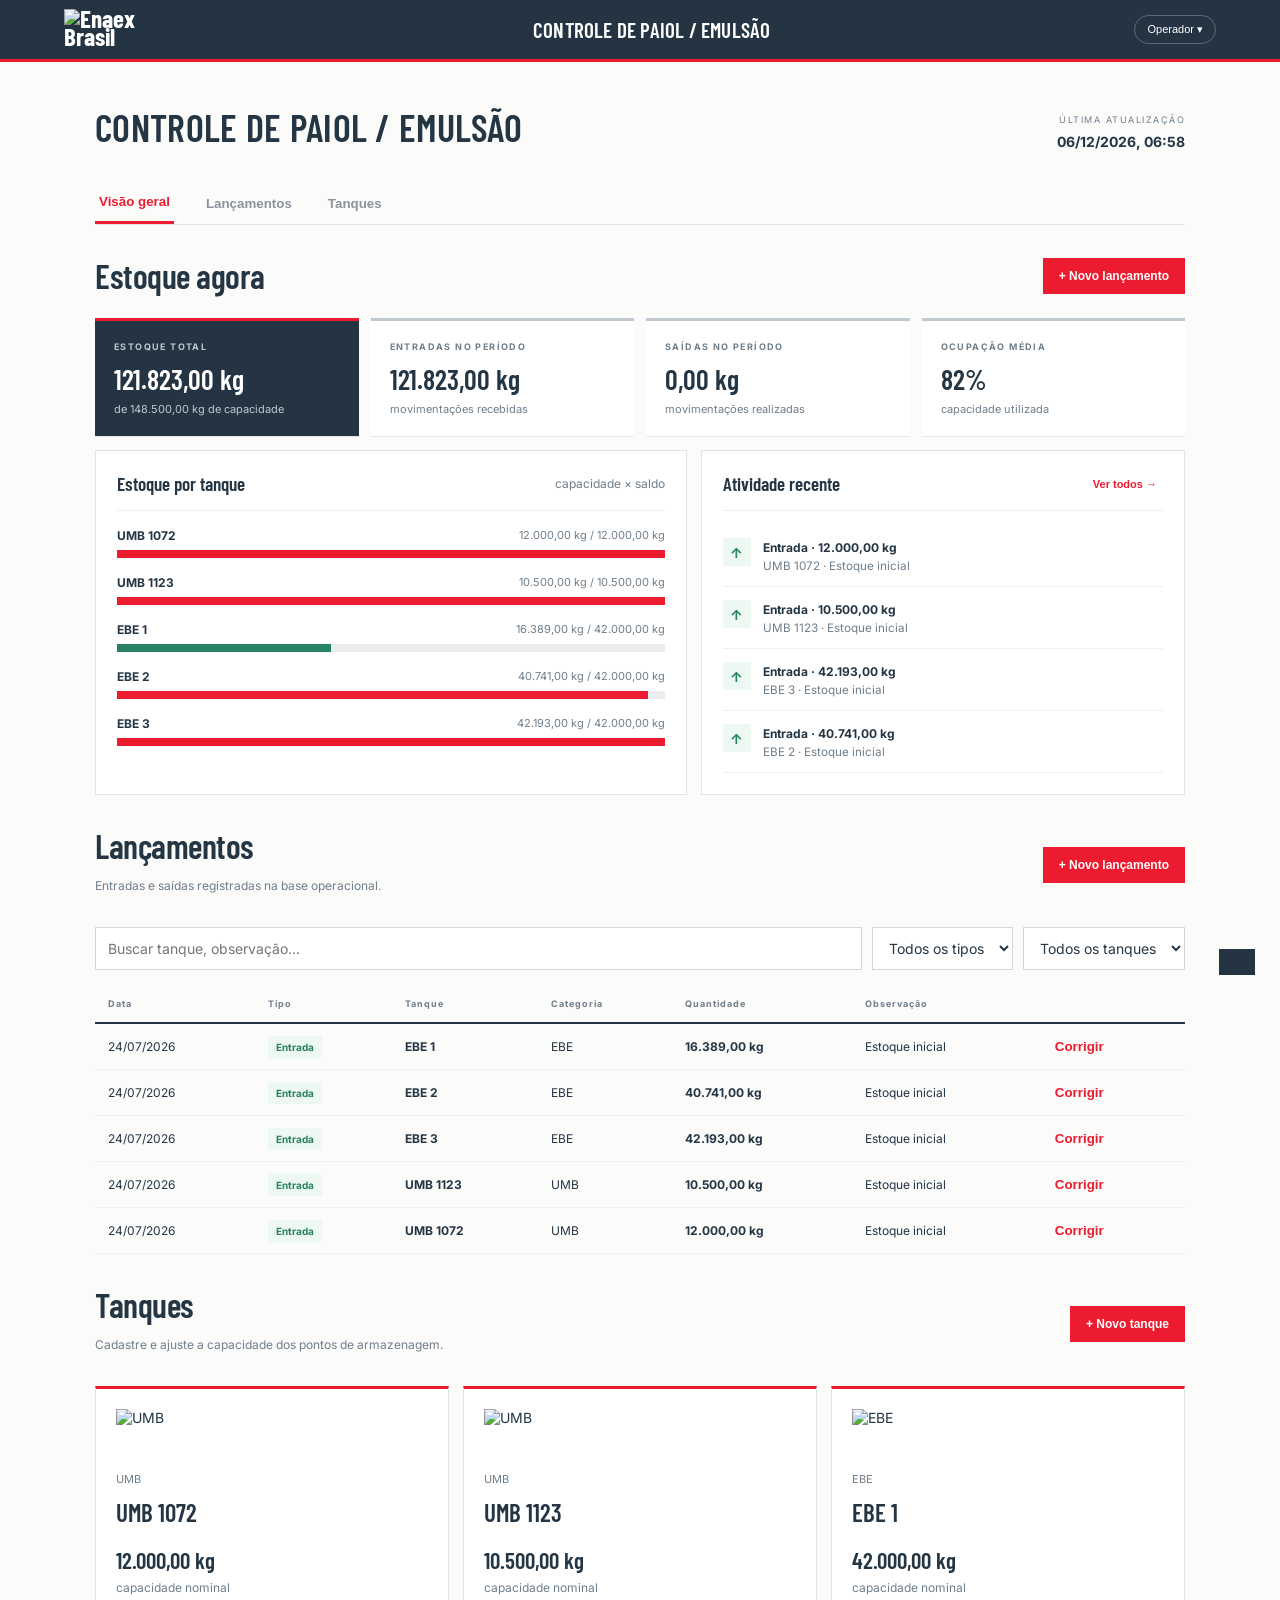
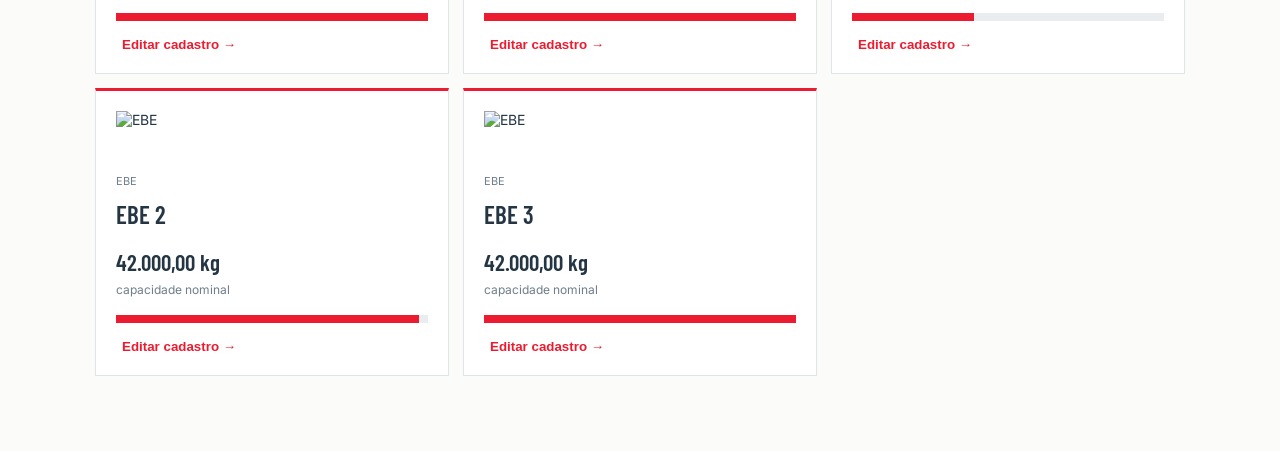
==== index.html @ 0a7d1959 "refine paiol branding access and initial stock" ====
<!doctype html>
<html lang="pt-BR">
<head>
  <meta charset="UTF-8" />
  <meta name="viewport" content="width=device-width, initial-scale=1.0" />
  <meta name="theme-color" content="#253442" />
  <title>Controle de Paiol | Emulsão</title>
  <link rel="preconnect" href="https://fonts.googleapis.com">
  <link href="https://fonts.googleapis.com/css2?family=Barlow+Condensed:wght@500;600;700&family=Inter:wght@400;500;600;700&display=swap" rel="stylesheet">
  <link rel="stylesheet" href="styles.css" />
</head>
<body>
  <header class="topbar"><div class="brand-mark"><img src="VISUAL/Enaex Brasil.png" alt="Enaex Brasil"></div><div class="top-title">CONTROLE DE PAIOL / EMULSÃO</div><div class="user-area"><button id="userMenuBtn" class="user-chip">Operador ▾</button></div></header>
  <div id="userMenu" class="user-menu hidden"><a href="usuarios.html">Gerenciar usuários</a><button data-action="change-password">Trocar senha</button><button data-action="logout">Sair</button></div>
  <main>
    <section class="hero"><div><h1>CONTROLE DE PAIOL / EMULSÃO</h1></div><div class="hero-date"><span>ÚLTIMA ATUALIZAÇÃO</span><strong id="lastUpdated">—</strong></div></section>
    <nav class="tabs" aria-label="Navegação principal"><button class="tab active" data-tab="dashboard">Visão geral</button><button class="tab" data-tab="lancamentos">Lançamentos</button><button class="tab" data-tab="tanques">Tanques</button></nav>
    <section id="dashboard" class="panel tab-panel active"><div class="section-head"><div><p class="eyebrow">PAINEL OPERACIONAL</p><h2>Estoque agora</h2></div><button class="primary" data-open-form>+ Novo lançamento</button></div><div class="kpis"><article class="kpi kpi-dark"><span>ESTOQUE TOTAL</span><strong id="totalStock">0,00 kg</strong><small id="stockCapacity">de 0,00 kg de capacidade</small></article><article class="kpi"><span>ENTRADAS NO PERÍODO</span><strong id="totalIn">0,00 kg</strong><small>movimentações recebidas</small></article><article class="kpi"><span>SAÍDAS NO PERÍODO</span><strong id="totalOut">0,00 kg</strong><small>movimentações realizadas</small></article><article class="kpi"><span>OCUPAÇÃO MÉDIA</span><strong id="occupancy">0%</strong><small>capacidade utilizada</small></article></div><div class="dashboard-grid"><div class="card"><div class="card-head"><h3>Estoque por tanque</h3><span class="muted">capacidade × saldo</span></div><div id="tankBars" class="tank-bars"></div></div><div class="card"><div class="card-head"><h3>Atividade recente</h3><button class="text-btn" data-tab-link="lancamentos">Ver todos →</button></div><div id="recentList" class="activity-list"></div></div></div></section>
    <section id="lancamentos" class="panel tab-panel"><div class="section-head"><div><p class="eyebrow">RASTREABILIDADE</p><h2>Lançamentos</h2><p class="muted">Entradas e saídas registradas na base operacional.</p></div><button class="primary" data-open-form>+ Novo lançamento</button></div><div class="filters"><input id="searchInput" placeholder="Buscar tanque, observação..." /><select id="typeFilter"><option value="">Todos os tipos</option><option>Entrada</option><option>Saída</option></select><select id="tankFilter"><option value="">Todos os tanques</option></select></div><div class="table-wrap"><table><thead><tr><th>Data</th><th>Tipo</th><th>Tanque</th><th>Categoria</th><th>Quantidade</th><th>Observação</th><th></th></tr></thead><tbody id="recordsBody"></tbody></table></div></section>
    <section id="tanques" class="panel tab-panel"><div class="section-head"><div><p class="eyebrow">CADASTRO OPERACIONAL</p><h2>Tanques</h2><p class="muted">Cadastre e ajuste a capacidade dos pontos de armazenagem.</p></div><button class="primary" id="newTankBtn">+ Novo tanque</button></div><div id="tankCards" class="tank-cards"></div></section>
  </main>
  <div id="modal" class="modal hidden"><div class="modal-box"><button class="close" data-close>×</button><p class="eyebrow" id="modalEyebrow">NOVO LANÇAMENTO</p><h2 id="modalTitle">Registrar movimento</h2><form id="recordForm"><div class="form-grid"><label>Data<input type="date" id="recordDate" required /></label><label>Tipo<select id="recordType"><option>Entrada</option><option>Saída</option></select></label><label>Tipo de tanque<select id="recordCategory"><option>UMB</option><option>EBE</option></select></label><label>Tanque<select id="recordTank" required></select></label><label>Quantidade (kg)<input type="number" id="recordQty" min="0.01" step="0.01" required /></label><label>Observação<input id="recordNote" placeholder="Ex.: abastecimento, aplicação..." /></label></div><p id="formError" class="form-error"></p><div class="form-actions"><button type="button" class="secondary" data-close>Cancelar</button><button class="primary" type="submit">Salvar lançamento</button></div></form></div></div>
  <div id="toast" class="toast"></div><script src="config.js"></script><script src="app.js"></script>
</body></html>
---- styles.css ----
:root{--navy:#253442;--ink:#243544;--red:#ed1b2f;--line:#dfe4e7;--soft:#f6f7f8;--muted:#6f7e8b;--green:#27835f;--amber:#c58227}*{box-sizing:border-box}body{margin:0;background:#fbfbfa;color:var(--ink);font:14px Inter,Arial,sans-serif}.topbar{height:62px;background:var(--navy);border-bottom:3px solid var(--red);color:#fff;display:flex;align-items:center;padding:0 clamp(22px,5vw,72px);gap:30px}.brand-mark{display:flex;align-items:center;font:bold 25px 'Barlow Condensed';line-height:.72}.brand-mark small{display:block;font:7px Inter;text-align:center;letter-spacing:1px}.brand-symbol{color:var(--red);font-size:32px;margin-right:7px}.top-title{font:600 21px 'Barlow Condensed';letter-spacing:.2px;flex:1;text-align:center}.top-title span{color:#bfc7cc}.user-area{display:flex;align-items:center;gap:8px;font-size:11px}.dot{width:8px;height:8px;background:var(--red);border-radius:50%;box-shadow:0 0 0 3px #ffffff18}.user-chip{background:transparent;border:1px solid #ffffff42;color:#fff;border-radius:20px;padding:7px 12px;font-size:11px}.user-menu{position:absolute;right:5vw;top:56px;background:white;box-shadow:0 8px 25px #1d2b3525;border:1px solid var(--line);z-index:5}.user-menu button{display:block;width:140px;text-align:left;background:none;border:0;padding:12px 15px;color:var(--ink)}main{max-width:1150px;margin:auto;padding:42px 30px 75px}.hero{display:flex;justify-content:space-between;align-items:end;margin-bottom:30px}.eyebrow{color:#547087;font:600 10px Inter;letter-spacing:2px;margin:0 0 10px}.hero h1,h2{font:600 46px 'Barlow Condensed';margin:0;letter-spacing:-.5px}.hero h1 em{color:var(--red);font-style:normal}.hero-copy{color:var(--muted);max-width:580px;line-height:1.6;margin:8px 0 0}.hero-date{text-align:right;color:var(--muted);font-size:9px;letter-spacing:1.5px}.hero-date strong{display:block;color:var(--ink);font-size:14px;letter-spacing:0;margin-top:8px}.tabs{border-bottom:1px solid var(--line);display:flex;gap:28px}.tab{background:none;border:0;color:#89949c;padding:14px 4px 12px;font-weight:600}.tab.active{color:var(--red);border-bottom:3px solid var(--red)}.panel{padding-top:30px}.hidden{display:none!important}.section-head{display:flex;align-items:center;justify-content:space-between;margin-bottom:22px}.section-head h2{font-size:34px}.muted{color:var(--muted);font-size:12px}.primary,.secondary{border:0;padding:11px 16px;font-weight:700;font-size:12px;cursor:pointer}.primary{background:var(--red);color:#fff}.secondary{background:#eef1f3;color:var(--ink)}.kpis{display:grid;grid-template-columns:repeat(4,1fr);gap:12px}.kpi{border-top:3px solid #bfc8ce;background:white;padding:20px 19px;box-shadow:0 1px 0 #e5e7e8}.kpi-dark{background:var(--navy);border-color:var(--red);color:#fff}.kpi span{display:block;font-size:9px;letter-spacing:1.4px;color:var(--muted);font-weight:700}.kpi-dark span{color:#bfc7cc}.kpi strong{display:block;font:600 28px 'Barlow Condensed';margin:10px 0 3px}.kpi small{font-size:11px;color:var(--muted)}.kpi-dark small{color:#bec9ce}.dashboard-grid{display:grid;grid-template-columns:1.1fr .9fr;gap:14px;margin-top:14px}.card{background:#fff;border:1px solid var(--line);padding:21px}.card-head{display:flex;justify-content:space-between;align-items:center;border-bottom:1px solid #edf0f1;padding-bottom:15px;margin-bottom:14px}.card-head h3{margin:0;font:600 19px 'Barlow Condensed'}.text-btn{border:0;background:none;color:var(--red);font-size:11px;font-weight:700}.tank-row{margin:17px 0}.tank-meta{display:flex;justify-content:space-between;margin-bottom:7px}.tank-meta b{font-size:12px}.tank-meta span{font-size:11px;color:var(--muted)}.bar{height:8px;background:#e9edef;overflow:hidden}.bar i{height:100%;display:block;background:var(--red);transition:width .35s}.bar i.ok{background:var(--green)}.activity{display:flex;gap:12px;padding:13px 0;border-bottom:1px solid #eef0f1}.activity-sign{width:28px;height:28px;display:grid;place-items:center;background:#fff1f2;color:var(--red);font-weight:700}.activity-sign.in{color:var(--green);background:#edf8f2}.activity b{font-size:12px}.activity small{display:block;color:var(--muted);margin-top:4px}.filters{display:flex;gap:10px;margin-bottom:15px}.filters input,.filters select,.form-grid input,.form-grid select{border:1px solid #cfd8dc;padding:11px 12px;background:#fff;color:var(--ink);font:inherit}.filters input{flex:1}.table-wrap{overflow:auto}table{border-collapse:collapse;width:100%;font-size:12px}th{text-align:left;font-size:9px;letter-spacing:1px;color:var(--muted);padding:13px;border-bottom:2px solid var(--navy)}td{padding:14px 13px;border-bottom:1px solid #edf0f1}.badge{font-size:10px;font-weight:700;padding:5px 8px;background:#fff0f1;color:var(--red)}.badge.in{color:var(--green);background:#edf8f2}.edit-btn{color:var(--red);background:none;border:0;font-weight:700;cursor:pointer}.tank-cards{display:grid;grid-template-columns:repeat(3,1fr);gap:14px}.tank-card{background:#fff;border:1px solid var(--line);border-top:3px solid var(--red);padding:20px}.tank-card h3{font:600 25px 'Barlow Condensed';margin:0}.tank-card p{color:var(--muted);font-size:11px}.tank-card .capacity{font:600 23px 'Barlow Condensed';margin:19px 0 4px}.modal{position:fixed;inset:0;background:#1826309c;display:grid;place-items:center;padding:20px;z-index:10}.modal-box{background:#fff;width:min(610px,100%);padding:28px;position:relative;border-top:4px solid var(--red)}.close{position:absolute;right:17px;top:12px;border:0;background:none;font-size:27px;color:var(--muted)}.modal h2{font-size:31px;margin-bottom:24px}.form-grid{display:grid;grid-template-columns:1fr 1fr;gap:15px}.form-grid label{font-size:11px;font-weight:700;color:#557082}.form-grid input,.form-grid select{display:block;width:100%;margin-top:6px}.form-error{color:var(--red);min-height:17px;font-size:12px}.form-actions{display:flex;justify-content:flex-end;gap:10px;margin-top:15px}.toast{position:fixed;bottom:25px;right:25px;background:var(--navy);color:#fff;padding:13px 18px;transform:translateY(100px);transition:.25s;z-index:20}.toast.show{transform:translateY(0)}
@media(max-width:760px){.top-title{display:none}.topbar{padding:0 16px}.user-area{margin-left:auto}.hero{display:block}.hero-date{text-align:left;margin-top:20px}.kpis,.dashboard-grid,.tank-cards{grid-template-columns:1fr}.tabs{overflow:auto;gap:18px}.section-head{align-items:start;gap:15px}.section-head .primary{white-space:nowrap}.filters,.form-grid{display:grid;grid-template-columns:1fr}.filters input{min-width:0}}
.brand-mark img{width:105px;height:42px;object-fit:contain}.hero h1{font-size:38px;color:var(--ink);letter-spacing:.3px}.hero-copy,.eyebrow{display:none}.user-menu a{display:block;width:170px;padding:12px 15px;color:var(--ink);text-decoration:none}.tank-icon{width:72px;height:52px;object-fit:contain;object-position:left center;display:block;margin-bottom:10px}.access-page{min-height:100vh;background:var(--navy);display:grid;place-items:center;padding:24px}.access-box{width:min(430px,100%);background:#fff;border-top:4px solid var(--red);padding:35px}.access-box.wide{width:min(650px,100%)}.access-box img{width:125px;height:50px;object-fit:contain;object-position:left center;margin-bottom:22px}.access-box h1{font:600 32px 'Barlow Condensed';margin:0 0 24px}.access-box h2{font-size:27px;margin:23px 0 14px}.access-box form,.user-form{display:grid;gap:14px;margin:20px 0}.access-box label,.user-form label{display:grid;gap:6px;font-size:11px;font-weight:700;color:#557082}.access-box input,.user-form input{padding:12px;border:1px solid #cfd8dc;font:inherit}.access-box a{color:var(--red);font-size:12px;text-decoration:none}.access-box hr{border:0;border-top:1px solid var(--line);margin:30px 0}
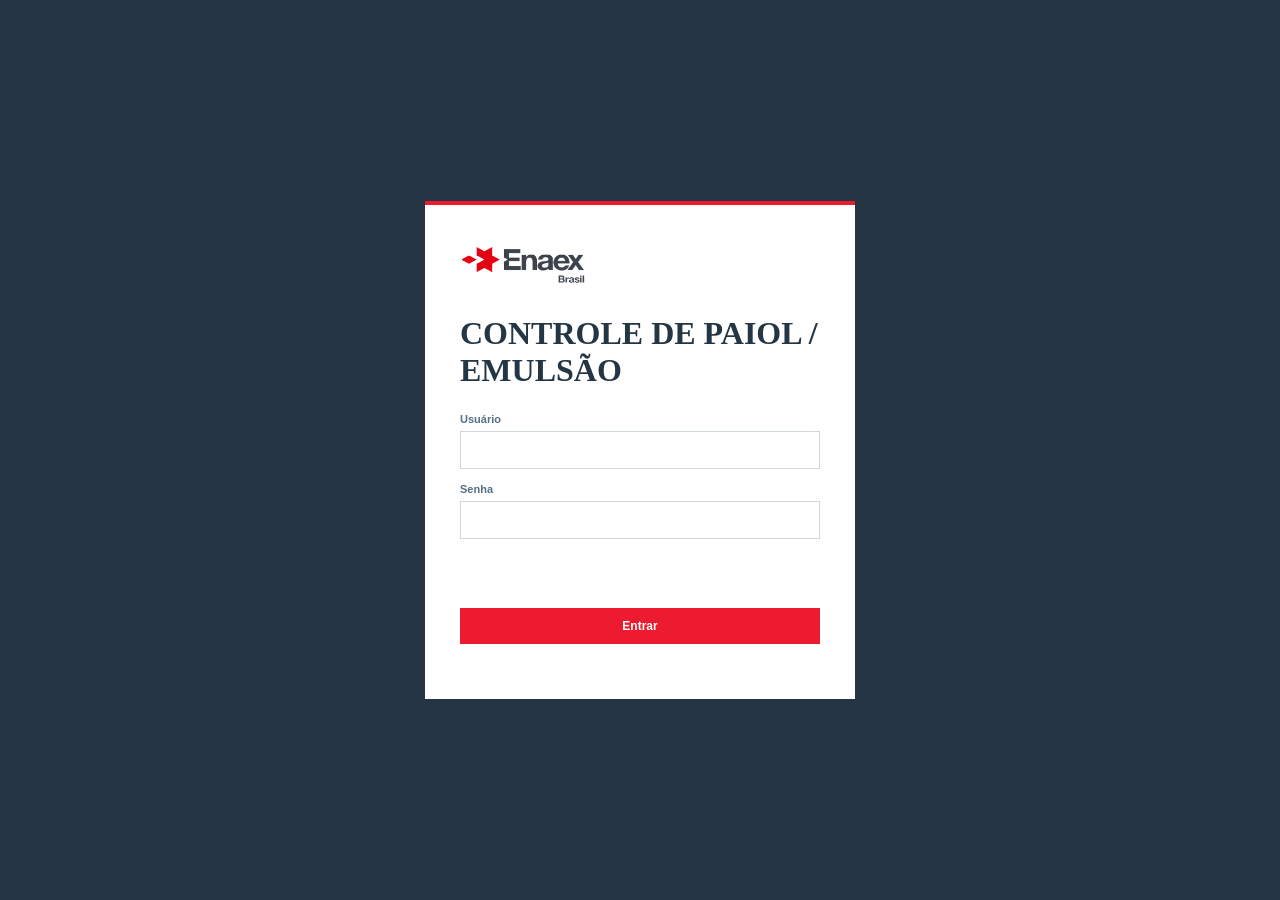
==== commit 186850fa: "enforce paiol authentication and supervisor permissions" ====
--- a/index.html
+++ b/index.html
@@ -11,7 +11,7 @@
 </head>
 <body>
   <header class="topbar"><div class="brand-mark"><img src="VISUAL/Enaex Brasil.png" alt="Enaex Brasil"></div><div class="top-title">CONTROLE DE PAIOL / EMULSÃO</div><div class="user-area"><button id="userMenuBtn" class="user-chip">Operador ▾</button></div></header>
-  <div id="userMenu" class="user-menu hidden"><a href="usuarios.html">Gerenciar usuários</a><button data-action="change-password">Trocar senha</button><button data-action="logout">Sair</button></div>
+  <div id="userMenu" class="user-menu hidden"><a id="usersLink" href="usuarios.html">Gerenciar usuários</a><button data-action="change-password">Trocar senha</button><button data-action="logout">Sair</button></div>
   <main>
     <section class="hero"><div><h1>CONTROLE DE PAIOL / EMULSÃO</h1></div><div class="hero-date"><span>ÚLTIMA ATUALIZAÇÃO</span><strong id="lastUpdated">—</strong></div></section>
     <nav class="tabs" aria-label="Navegação principal"><button class="tab active" data-tab="dashboard">Visão geral</button><button class="tab" data-tab="lancamentos">Lançamentos</button><button class="tab" data-tab="tanques">Tanques</button></nav>
